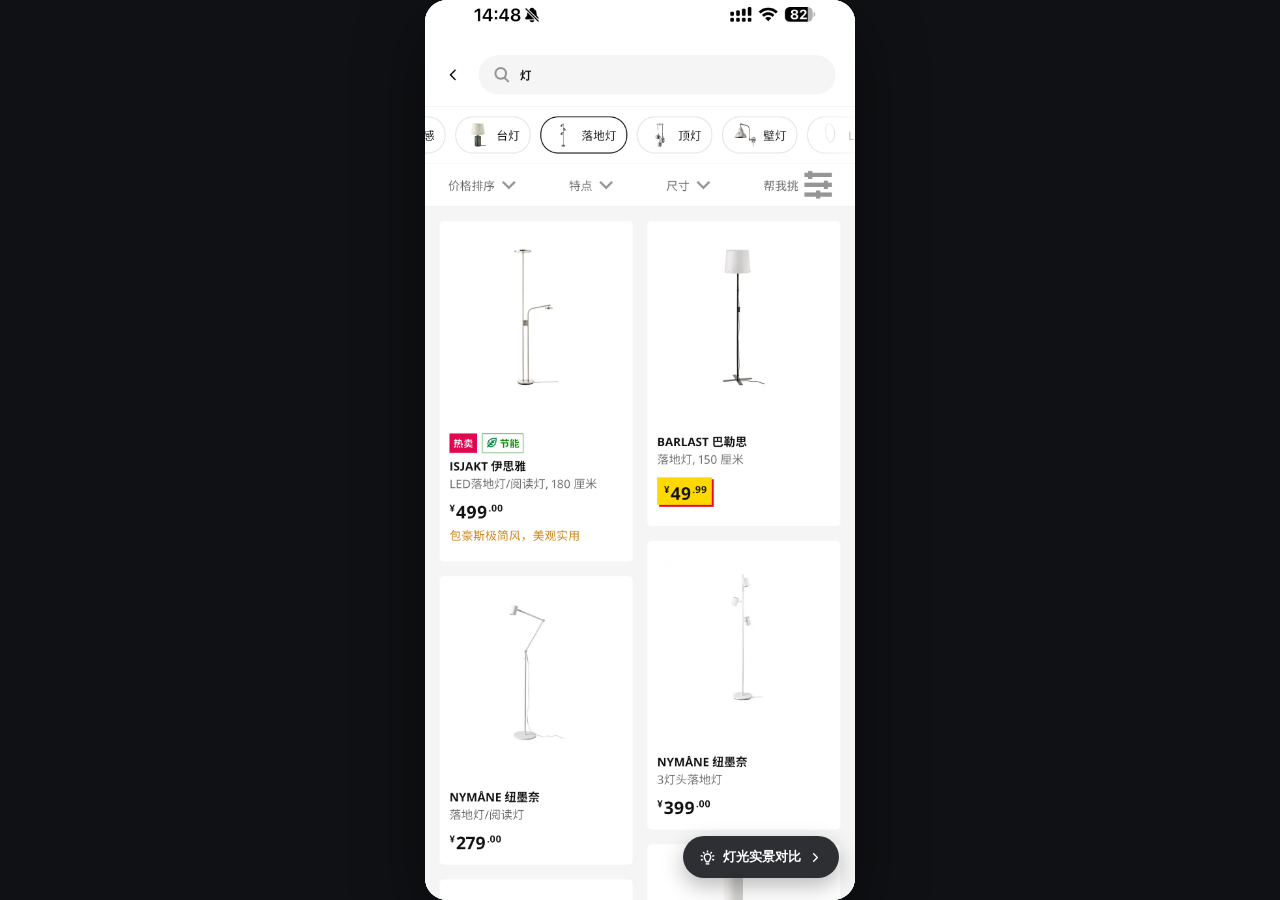
==== demos/lighting/index.html @ 75def8b6 "Optimize portfolio media loading Use optimized WebP assets, defer the Shopping Buddy video until pla" ====
<!DOCTYPE html>
<html lang="zh-CN" data-page-node-id="zxvU6IY2RfWvYJqFg109gv">
<head data-page-node-id="UwTJm0FZI11CjmyKO7BxGW">
<meta charset="UTF-8" data-page-node-id="6sMzGxuCZdis2Hr7qnBzpM">
<meta name="viewport" content="width=device-width, initial-scale=1.0, viewport-fit=cover" data-page-node-id="K6vFR3BdGA2wCUTnQAIcyX">
<title>IKEA 落地灯 · 灯光实景对比</title>
<link rel="stylesheet" href="css/style-night-off-first.css?v=20261008-1" data-page-node-id="ZNF41VHltuzGm7Gbo3FrqX">
<style>
  .empty-state { grid-column: 1 / -1; margin: 24px auto; padding: 28px 18px; color: #777; font-size: 15px; text-align: center; }
</style>
</head>
<body data-page-node-id="mcjIFHdpg2k539excWmQCt">

<div class="app" id="app" data-view="plp" data-page-node-id="gEpogOz8lrdQEm0faKnHM6">

  <!-- ============ 视图 1：入口 PLP（直接放用户提供的截图） ============ -->
  <section class="view active" id="viewPlp" data-page-node-id="xCc8o3vPQjnPqTU8XiUdSH">
    <div class="plp-bg-wrap" data-page-node-id="PEvgMWGYyRbHDtfB1tnzz8">
      <img class="plp-bg" src="assets/plp-screenshot-top.png" alt="IKEA 落地灯 PLP" data-page-node-id="PKdgxqTvjT2PHAcVfAUo0L">
    </div>
  </section>

  <!-- 悬浮入口：进入灯光实景对比模式 -->
  <button class="fab" id="fabEnter" data-page-node-id="3NP6psZmBneWxzJRZRMSxS">
    <span class="fab-ic" data-page-node-id="aDkM5tMFOTR5WLC67HOr5l">
      <svg viewBox="0 0 24 24" width="17" height="17" fill="none" xmlns="http://www.w3.org/2000/svg" data-page-node-id="k0MDt3SHZ2Epokm5q4VxOR">
        <path d="M9.50015 19.999H14.5002V21.999H9.50015V19.999Z" fill="currentColor" data-page-node-id="L2QAzWtolQz7BH9hPmNYDi"/>
        <path fill-rule="evenodd" clip-rule="evenodd" d="M9.51856 8.93091C8.92184 9.5163 8.50024 10.4244 8.50024 11.7133C8.50024 12.6067 8.89138 13.4794 9.48026 14.4846C9.60127 14.6911 9.73496 14.909 9.8739 15.1354C10.23 15.7158 10.6206 16.3524 10.921 16.999H13.0684C13.3712 16.3281 13.7758 15.6715 14.1419 15.0774C14.2695 14.8703 14.3925 14.6708 14.5048 14.4809C15.1022 13.471 15.5002 12.6017 15.5002 11.7133C15.5002 10.4244 15.0787 9.5163 14.4819 8.93091C13.8791 8.33954 13.0175 7.999 12.0002 7.999C10.9829 7.999 10.1214 8.33954 9.51856 8.93091ZM8.11797 7.5032C9.14383 6.49682 10.5323 5.999 12.0002 5.999C13.4682 5.999 14.8567 6.49682 15.8825 7.5032C16.9145 8.51556 17.5002 9.96458 17.5002 11.7133C17.5002 13.182 16.8436 14.4556 16.2262 15.4992C16.066 15.7699 15.9111 16.0224 15.7642 16.2618C15.297 17.0233 14.9116 17.6515 14.7026 18.304L14.48 18.999H9.53656L9.30456 18.3241C9.08272 17.6787 8.70583 17.0628 8.25647 16.3284C8.09707 16.0679 7.92856 15.7925 7.75461 15.4956C7.14036 14.4471 6.50024 13.177 6.50024 11.7133C6.50024 9.96458 7.08601 8.51556 8.11797 7.5032Z" fill="currentColor" data-page-node-id="Nes6ZwROjUJFdJATCBr4pG"/>
        <path d="M3.04352 16.453L5.94386 15.5129C5.61056 14.9395 5.35635 14.3145 5.19616 13.6528L2.33578 14.5799C2.50967 15.233 2.74799 15.8597 3.04352 16.453Z" fill="currentColor" data-page-node-id="UIAn2oGGU3GGtP8ARmGuZf"/>
        <path d="M2.13452 10.3546L5.03499 11.2947C5.10323 10.6126 5.26939 9.95937 5.51921 9.34924L2.65888 8.42212C2.42237 9.0392 2.24525 9.6857 2.13452 10.3546Z" fill="currentColor" data-page-node-id="FdNIln8GvhLTLKfyOCwKOu"/>
        <path d="M5.1179 4.74465L6.90375 7.20106C7.36207 6.71454 7.88927 6.29365 8.46979 5.95397L6.69933 3.51872C6.13137 3.87443 5.6017 4.2856 5.1179 4.74465Z" fill="currentColor" data-page-node-id="zWT95hsDEU8qO7JIlD4R0e"/>
        <path d="M10.9899 2.05034V5.0723C11.6428 4.97795 12.3364 4.97693 12.9899 5.06944V2.04837C12.3319 1.9837 11.6475 1.98439 10.9899 2.05034Z" fill="currentColor" data-page-node-id="7potkdcgeAA3fVXfGMz7Jc"/>
        <path d="M17.2867 3.51024L15.516 5.9458C16.0973 6.28412 16.6254 6.70376 17.0848 7.18913L18.87 4.73357C18.3855 4.27533 17.8552 3.86502 17.2867 3.51024Z" fill="currentColor" data-page-node-id="gAfG82CGUCMNdt8bfGLSNm"/>
        <path d="M21.3385 8.41637L18.4782 9.34348C18.7286 9.95338 18.8953 10.6064 18.9642 11.2884L21.8641 10.3485C21.7529 9.67967 21.5754 9.03331 21.3385 8.41637Z" fill="currentColor" data-page-node-id="OMc4znTmPMJqshYEWlHfW9"/>
        <path d="M21.6622 14.5859L18.8022 13.6588C18.6414 14.3204 18.3866 14.9453 18.0528 15.5184L20.9533 16.4585C21.2492 15.8654 21.4879 15.2388 21.6622 14.5859Z" fill="currentColor" data-page-node-id="BtvUXX9SZFsGPtjXOS9k9I"/>
      </svg>
    </span>
    <span class="fab-txt" data-page-node-id="B01h8G5WYm8hJ0B9EnB7ZB">灯光实景对比</span>
    <svg viewBox="0 0 24 24" width="15" height="15" fill="none" data-page-node-id="wEBjSmT8a6FMUhegW8UoFE"><path d="M9 6l6 6-6 6" stroke="currentColor" stroke-width="2.2" stroke-linecap="round" stroke-linejoin="round" data-page-node-id="3mVsxIesUx4AeU4VFVnPp1"/></svg>
  </button>

  <!-- ============ 视图 2：灯光实景对比模式 ============ -->
  <section class="view" id="viewCompare" data-page-node-id="kCvWGUxd06gylA9kk38T9E">
    <div class="ios-status-bar" aria-label="iOS 状态栏">
      <img class="ios-status-bar-svg" src="assets/ios-status-bar.svg" alt="" aria-hidden="true">
    </div>
    <div class="cmp-top" data-page-node-id="CMPPZzkchP77QEAx3wUywU">
      <button class="back-btn" id="btnBack" aria-label="返回" data-page-node-id="UB9vNSmOx5PZUFCoxLSZyz">
        <svg viewBox="0 0 24 24" width="22" height="22" data-page-node-id="9mo1nc6gKf3r6GjGaPP6Pw"><path d="M15 5l-7 7 7 7" fill="none" stroke="currentColor" stroke-width="2.2" stroke-linecap="round" stroke-linejoin="round" data-page-node-id="tOcT8ZR4xYOxbNABbQD9oJ"/></svg>
      </button>
      <div class="cmp-title" data-page-node-id="BrM5GvvR7OAbQbmkH02XND">
        <strong data-page-node-id="18hUMaeemiGiPVVFt7epXf">灯光实景对比</strong>
      </div>
      <span class="cmp-spacer" data-page-node-id="RPPsuvzkaI1mbP8qVrTL4J"></span>
    </div>

    <!-- 控制条：左 Day/Night · 右 Light On/Off -->
    <div class="ctlbar" data-page-node-id="2GLzjpgLNpa71V8GmOhqwx">
      <div class="sw-group" data-page-node-id="tWq6cjrJbRDUScAtT5QcTU">
        <button class="sw" id="swMode" data-v="day" aria-label="Day / Night 切换" data-page-node-id="3vDiOeucFyIf5N9odPCVXH">
          <svg class="sw-svg" viewBox="0 0 105 32" aria-hidden="true" data-page-node-id="wwzLVFFpH2mZNSA3K9U2Pr">
            <rect class="sw-rail" x="0" y="0" width="105" height="32" rx="16" data-page-node-id="FqdN05vZ9xFxFxLD766eoz"/>
            <g class="sw-pill" data-page-node-id="IeLslma453OFwYBOTKR2Mw"><rect x="2" y="2" width="48" height="28" rx="14" data-page-node-id="xwp9ufcPfM733qL0GfVeGt"/></g>
            <!-- 左：夜间（月亮） -->
            <path class="i-l" fill-rule="evenodd" d="M25.8545 8L25.6114 9.25479C25.2284 11.2327 25.7545 13.3201 27.2087 14.778C28.6697 16.2429 30.7634 16.7674 32.7422 16.3728L34 16.1219L33.7778 17.3849C33.5062 18.9289 32.7735 20.4085 31.582 21.6001C28.5204 24.6619 23.3496 24.8777 20.236 21.7638C17.1225 18.65 17.3381 13.479 20.3997 10.4173C21.5864 9.23045 23.0588 8.49873 24.5961 8.22449L25.8545 8ZM23.7396 10.2802C22.9754 10.5802 22.259 11.039 21.6404 11.6576C19.2114 14.0869 19.0997 18.1461 21.4768 20.5234C23.8537 22.9005 27.9123 22.7889 30.3412 20.3597C30.9627 19.7382 31.423 19.0179 31.7228 18.2494C29.6439 18.3146 27.5402 17.5948 25.9663 16.0168C24.4007 14.4471 23.6828 12.3524 23.7396 10.2802Z" data-page-node-id="v6ifm0wHpj6K0DQA54r2hp"/>
            <!-- 右：白天（太阳） -->
            <g class="i-r" data-page-node-id="CA6SwMGB1wjGJYkb6ZO0Ja">
              <path d="M78 10V6H80V10H78Z" data-page-node-id="xQwlPc5TiaYEjCIBZ7yQP5"/>
              <path fill-rule="evenodd" d="M75 16C75 13.7909 76.7909 12 79 12C81.2091 12 83 13.7909 83 16C83 18.2091 81.2091 20 79 20C76.7909 20 75 18.2091 75 16ZM79 14C77.8954 14 77 14.8954 77 16C77 17.1046 77.8954 18 79 18C80.1046 18 81 17.1046 81 16C81 14.8954 80.1046 14 79 14Z" data-page-node-id="HC60MRHuHazq2jJJlQYlzE"/>
              <path d="M78 22V26H80V22H78Z" data-page-node-id="KZiO0ndZSsQOGJUkOVfd4E"/>
              <path d="M73 17H69V15H73V17Z" data-page-node-id="0APlDbuLTbFzG0ybD6KBEJ"/>
              <path d="M85 17H89V15H85V17Z" data-page-node-id="GjL8WS2G2m5HTKbWN2EsB5"/>
              <path d="M82.293 11.2927L85.293 8.29272L86.7072 9.70694L83.7072 12.7069L82.293 11.2927Z" data-page-node-id="tYkqcwfk3qhu49mEA9t11B"/>
              <path d="M74.293 19.2927L71.293 22.2927L72.7072 23.7069L75.7072 20.7069L74.293 19.2927Z" data-page-node-id="03GDxZMdTpYaIdbPMVRx9Q"/>
              <path d="M74.293 12.7069L71.293 9.70694L72.7072 8.29272L75.7072 11.2927L74.293 12.7069Z" data-page-node-id="p36pfnE90cltcOGVZUxpJX"/>
              <path d="M82.293 20.7069L85.293 23.7069L86.7072 22.2927L83.7072 19.2927L82.293 20.7069Z" data-page-node-id="45Hx7SkZ0QjXWjbYHLfKsY"/>
            </g>
          </svg>
          <span class="half left" data-val="night" data-page-node-id="Pi9ZxjUNMcnmPn5512pdJf"></span>
          <span class="half right" data-val="day" data-page-node-id="qMnALIDaeBEhFQbg0sVcwG"></span>
        </button>
      </div>

      <div class="sw-group" data-page-node-id="yMUNFy77rd5NAIr9ZpAwSR">
        <button class="sw" id="swLight" data-v="on" aria-label="Light On / Off 切换" data-page-node-id="cmkDBzRS9CDBn1nq3PBGiO">
          <svg class="sw-svg" viewBox="0 0 105 32" aria-hidden="true" data-page-node-id="dflUkEg1zFbTD6NHNXZq4g">
            <rect class="sw-rail" x="0" y="0" width="105" height="32" rx="16" data-page-node-id="sJkmZi37jtVz452BYGBZGJ"/>
            <g class="sw-pill" data-page-node-id="wRCVbiAOdEUwJRCFvBvhPe"><rect x="2" y="2" width="48" height="28" rx="14" data-page-node-id="DDzUAlBfYeBsh1bTdQcbY2"/></g>
            <!-- 左：灯关 -->
            <path class="i-l" fill-rule="evenodd" d="M26 6C24.1111 6 22.345 6.65481 21.0491 7.95505C19.7491 9.25934 19 11.1344 19 13.4286C19 15.383 19.9355 16.7588 20.8077 17.9959C21.6531 19.1921 22.7929 21.2946 23.2192 23H28.7808C29.2071 21.2946 30.3469 19.1921 31.1923 17.9959C32.0645 16.7588 33 15.383 33 13.4286C33 11.1344 32.2509 9.25934 30.9509 7.95505C29.655 6.65481 27.8889 6 26 6ZM21 13.4286C21 11.5806 21.5941 10.2414 22.4656 9.36692C23.3413 8.4884 24.5752 8 26 8C27.4248 8 28.6587 8.4884 29.5344 9.36692C30.4059 10.2414 31 11.5806 31 13.4286C31 14.6884 30.4355 15.5984 29.5577 16.8434C28.8278 17.8739 27.8037 19.3202 27.2492 21H24.7508C24.1963 19.3202 23.3268 18.0926 22.5969 17.0621C21.7191 15.817 21 14.6884 21 13.4286Z" data-page-node-id="3IetU3m30kmnM6DWXbhxKD"/>
            <path class="i-l" d="M28.7804 24H23.2234V26H28.7804V24Z" data-page-node-id="3LpBa4BdEKCEw01M6a8hku"/>
            <!-- 右：灯开 -->
            <g class="i-r" data-page-node-id="QVmRyujQwrYkyRN2GLxRZl">
              <path d="M76.5001 23.999H81.5002V25.999H76.5001V23.999Z" data-page-node-id="SY8TsVPwjmIKEJuSJTb9hf"/>
              <path fill-rule="evenodd" d="M76.5186 12.9309C75.9218 13.5163 75.5002 14.4244 75.5002 15.7133C75.5002 16.6067 75.8914 17.4794 76.4803 18.4846C76.6013 18.6911 76.735 18.909 76.8739 19.1354C77.23 19.7158 77.6206 20.3524 77.921 20.999H80.0684C80.3712 20.3281 80.7758 19.6715 81.1419 19.0774C81.2695 18.8703 81.3925 18.6708 81.5048 18.4809C82.1022 17.471 82.5002 16.6017 82.5002 15.7133C82.5002 14.4244 82.0787 13.5163 81.4819 12.9309C80.8791 12.3395 80.0175 11.999 79.0002 11.999C77.9829 11.999 77.1214 12.3395 76.5186 12.9309ZM75.118 11.5032C76.1438 10.4968 77.5323 9.999 79.0002 9.999C80.4682 9.999 81.8567 10.4968 82.8825 11.5032C83.9145 12.5156 84.5002 13.9646 84.5002 15.7133C84.5002 17.182 83.8436 18.4556 83.2262 19.4992C83.066 19.7699 82.9111 20.0224 82.7642 20.2618C82.297 21.0233 81.9116 21.6515 81.7026 22.304L81.48 22.999H76.5366L76.3046 22.3241C76.0827 21.6787 75.7058 21.0628 75.2565 20.3284C75.0971 20.0679 74.9286 19.7925 74.7546 19.4956C74.1404 18.4471 73.5002 17.177 73.5002 15.7133C73.5002 13.9646 74.086 12.5156 75.118 11.5032Z" data-page-node-id="TE0jtXw6soeRhx0QC2rCSG"/>
              <path d="M70.0435 20.453L72.9439 19.5129C72.6106 18.9395 72.3563 18.3145 72.1962 17.6528L69.3358 18.5799C69.5097 19.233 69.748 19.8597 70.0435 20.453Z" data-page-node-id="NBEmNjPhPMFus77G9KShjg"/>
              <path d="M69.1345 14.3546L72.035 15.2947C72.1032 14.6126 72.2694 13.9594 72.5192 13.3492L69.6589 12.4221C69.4224 13.0392 69.2453 13.6857 69.1345 14.3546Z" data-page-node-id="ewEBUwdczuJXvFihTzqhsf"/>
              <path d="M72.1179 8.74465L73.9038 11.2011C74.3621 10.7145 74.8893 10.2936 75.4698 9.95397L73.6993 7.51872C73.1314 7.87443 72.6017 8.2856 72.1179 8.74465Z" data-page-node-id="xfWztkEhHOEzBZWJ9tNFNX"/>
              <path d="M77.9899 6.05034V9.0723C78.6428 8.97795 79.3364 8.97693 79.9899 9.06944V6.04837C79.3319 5.9837 78.6475 5.98439 77.9899 6.05034Z" data-page-node-id="pQJUdYfDYwtNPx5Y75aXq8"/>
              <path d="M84.2867 7.51024L82.516 9.9458C83.0973 10.2841 83.6254 10.7038 84.0848 11.1891L85.87 8.73357C85.3855 8.27533 84.8552 7.86502 84.2867 7.51024Z" data-page-node-id="EMWYCsqMv3zdHNOzQakPDT"/>
              <path d="M88.3385 12.4164L85.4782 13.3435C85.7286 13.9534 85.8953 14.6064 85.9642 15.2884L88.8641 14.3485C88.7529 13.6797 88.5754 13.0333 88.3385 12.4164Z" data-page-node-id="VXEqssPvkskvVgJoMfZUom"/>
              <path d="M88.6622 18.5859L85.8022 17.6588C85.6414 18.3204 85.3866 18.9453 85.0528 19.5184L87.9533 20.4585C88.2492 19.8654 88.4879 19.2388 88.6622 18.5859Z" data-page-node-id="8JDQYjIrZyWRPe1UBYUEqs"/>
            </g>
          </svg>
          <span class="half left" data-val="off" data-page-node-id="XNXagKN8naOQQwdudwyEW9"></span>
          <span class="half right" data-val="on" data-page-node-id="lxOuTpqXxT0PLwtMU0pTF5"></span>
        </button>
      </div>
    </div>

    <div class="scroll cpages" data-page-node-id="VMM9Skw757noKPBz22lbyw">
      <div class="cards-grid" id="cmpPages"></div>
    </div>
  </section>

</div>

<script src="js/products.js?v=20261008-1"></script>
<script src="js/app-night-off-first.js?v=20261008-1"></script>
</body>
</html>
---- demos/lighting/css/style-night-off-first.css ----
/* ============================================================
   IKEA Lighting PLP · 手机屏 Demo（灯光实景对比概念）
   ============================================================ */

* { box-sizing: border-box; margin: 0; padding: 0; -webkit-tap-highlight-color: transparent; }

html, body { height: 100%; }

body {
  font-family: "Helvetica Neue", Helvetica, Arial, "PingFang SC", "Hiragino Sans GB", "Microsoft YaHei", sans-serif;
  background: #101114;                 /* 桌面观察背景 */
  display: flex;
  align-items: center;
  justify-content: center;
  color: #1f2022;
}

/* ---------- 手机屏容器 ---------- */
.app {
  position: relative;
  width: 100%;
  max-width: 430px;
  height: 100dvh;
  max-height: 100vh;
  overflow: hidden;
  background: var(--bg);
  color: var(--text);
  transition: background-color var(--theme-duration) ease, color var(--theme-duration) ease;
}
@media (min-width: 500px) {
  .app { border-radius: 22px; box-shadow: 0 24px 70px rgba(0,0,0,.45); height: min(100dvh, 900px); }
}

/* ---------- 主题变量：正常 / dark ---------- */
.app {
  --bg: #ffffff;
  --surface: #ffffff;
  --surface2: #f2f2f2;
  --text: #1d1f21;
  --text2: #71747a;
  --line: #e3e3df;
  --shadow: 0 1px 3px rgba(0,0,0,.05);
  --link: #0058a3;
  --yellow: #ffdb00;
  --sw-icon: #111111;
  --theme-duration: .34s;
}
.app.night {
  --bg: #17181b;
  --surface: #1f2126;
  --surface2: #26282e;
  --text: #f1f1ee;
  --text2: #9fa2a9;
  --line: #30323a;
  --shadow: 0 1px 3px rgba(0,0,0,.35);
  --link: #8fc4ff;
  --sw-icon: rgba(255,255,255,.82);
}

/* ============================================================
   视图
   ============================================================ */
.view { position: absolute; inset: 0; display: none; flex-direction: column; }
.view.active { display: flex; animation: rise .34s ease both; }
@keyframes rise { from { opacity: 0; transform: translateY(12px); } to { opacity: 1; transform: none; } }

.scroll { flex: 1; overflow-y: auto; -webkit-overflow-scrolling: touch; }

/* ---------- 入口 PLP：直接铺满用户截图 ---------- */
.plp-bg-wrap {
  position: absolute; inset: 0;
  background: var(--bg);
}
.plp-bg {
  width: 100%; height: 100%;
  object-fit: cover;
  display: block;
  pointer-events: none;
}

/* ---------- 对比分屏：外层负责滚动，内层负责连续网格 ---------- */
.cpages {
  min-height: 0;
  overscroll-behavior-y: contain;
}
.cards-grid {
  display: grid;
  grid-template-columns: repeat(2, minmax(0, 1fr));
  grid-auto-rows: max-content;
  align-content: start;
  gap: 12px;
  padding: 6px 14px 14px;
}

/* ---------- 稳定产品卡：上方 1:1 场景大图，下方名称/简介/价格 ---------- */
.product-card {
  background: var(--surface);
  border: 1px solid var(--line);
  border-radius: 8px;
  overflow: hidden;
  box-shadow: var(--shadow);
  transition: background-color var(--theme-duration) ease, border-color var(--theme-duration) ease;
}

/* 图框：1:1 正方形，图片撑满（三张叠层，500ms crossfade） */
.media {
  position: relative;
  width: 100%;
  aspect-ratio: 1 / 1;
  background: var(--surface2);
  transition: background-color var(--theme-duration) ease;
  overflow: hidden;
}
.media img {
  position: absolute; inset: 0;
  width: 100%; height: 100%;
  object-fit: cover;
  opacity: 0;
  transform: scale(1);
  transform-origin: center center;
  transition: opacity .5s ease, transform .5s ease;
}
.media img.active { opacity: 1; }

/* LERSTA 的历史场景图本身带有上下白边；只在卡片内放大内容，保留原图文件。 */
.product-card[data-product="lersta"] .media img {
  /* Reveal more of the lamp on the left while still filling the square frame. */
  transform: translateX(5%) scale(1.45);
}

/* 信息条：名称 / 简介 / 价格，各行高度统一 → 卡片高度对齐 */
.info {
  padding: 10px 11px 12px;
  background: var(--surface);
  transition: background-color var(--theme-duration) ease;
}
.pname {
  font-size: 13.5px; font-weight: 700;
  line-height: 1.3; color: var(--text);
  letter-spacing: .1px;
  white-space: nowrap; overflow: hidden; text-overflow: ellipsis;   /* 单行省略，保证各行信息区等高 */
  transition: color var(--theme-duration) ease;
}
.pdesc {
  margin-top: 3px;
  font-size: 11.5px; color: var(--text2);
  line-height: 1.45;
  display: -webkit-box; -webkit-line-clamp: 2; -webkit-box-orient: vertical;
  overflow: hidden;
  min-height: calc(2 * 1.45 * 11.5px);   /* 占满两行，保证各卡信息区等高 */
  transition: color var(--theme-duration) ease;
}
.pprice {
  margin-top: 6px;
  font-size: 14.5px; font-weight: 800; color: var(--text);
  transition: color var(--theme-duration) ease;
}

/* ============================================================
   FAB：进入灯光实景对比入口
   ============================================================ */
.fab {
  position: absolute;
  right: 16px; bottom: 22px;
  z-index: 30;
  display: inline-flex; align-items: center; gap: 7px;
  border: 0; cursor: pointer;
  background: rgba(28, 30, 34, .92);
  color: #fff;
  padding: 12px 16px;
  border-radius: 999px;
  font-size: 13px; font-weight: 600;
  box-shadow: 0 8px 22px rgba(0,0,0,.28);
  backdrop-filter: blur(6px);
  transition: opacity .3s ease, transform .15s ease;
}
.fab:active { transform: scale(.95); }
.fab-ic { display: inline-flex; }
.app[data-view="compare"] .fab { opacity: 0; pointer-events: none; }

/* ============================================================
   对比模式（视图2）
   ============================================================ */
.ios-status-bar {
  flex: 0 0 calc(44px + env(safe-area-inset-top));
  height: calc(44px + env(safe-area-inset-top));
  display: flex;
  align-items: flex-end;
  justify-content: space-between;
  padding-top: env(safe-area-inset-top);
  background: var(--bg);
  transition: background-color var(--theme-duration) ease, color var(--theme-duration) ease;
}
.ios-status-bar-svg {
  display: block;
  width: min(100%, 375px);
  height: 44px;
  object-fit: contain;
  object-position: center bottom;
  margin: 0 auto;
  transition: filter var(--theme-duration) ease;
}
.app.night .ios-status-bar-svg {
  filter: invert(1);
}
.cmp-top {
  display: flex; align-items: center;
  padding: 10px 8px 10px 14px;
  background: var(--bg);
  transition: background-color var(--theme-duration) ease, color var(--theme-duration) ease;
}
.back-btn {
  width: 28px; height: 28px; border: 0; padding: 0;
  background: transparent; color: var(--text);
  display: inline-flex; align-items: center; justify-content: center;
  transition: color var(--theme-duration) ease;
}
.cmp-title { flex: 1; text-align: center; }
.cmp-title strong {
  font-size: 16px; font-weight: 700;
  transition: color var(--theme-duration) ease;
}
.cmp-spacer { flex: 0 0 28px; }

/* ---------- 控制条：左 Day/Night · 右 Light On/Off ---------- */
.ctlbar {
  display: flex; align-items: center; justify-content: space-between;
  padding: 10px 20px 8px;
  background: var(--bg);
  transition: background-color var(--theme-duration) ease, color var(--theme-duration) ease;
}
.sw-group { display: flex; flex-direction: column; align-items: center; }

/* Day 模式下隐藏 Light 开关 */
.app:not(.night) #swLight { display: none; }

/* 开关本体：无边框按钮 + 内联 svg */
.sw {
  position: relative;
  width: 105px; height: 32px;
  border: 0; padding: 0; background: transparent;
  cursor: pointer;
  user-select: none;
}
.sw svg { display: block; width: 105px; height: 32px; }
/* 按钮背景透明，但仍保留一条柔和描边，让用户能看到这是个可点击的按钮 */
.sw svg .sw-rail {
  fill: transparent;
  stroke: rgba(0, 0, 0, .14);
  stroke-width: 1;
  transition: stroke var(--theme-duration) ease;
}
.app.night .sw svg .sw-rail { stroke: rgba(255, 255, 255, .18); }

/* 滑动 pill：完整胶囊圆角 */
.sw svg .sw-pill { transition: transform var(--theme-duration) cubic-bezier(.35,.75,.4,1); }
.sw svg .sw-pill rect { fill: #111111; transition: fill var(--theme-duration) ease; }

/* 图标默认色随主题变化 */
.sw svg .i-l, .sw svg .i-r { fill: var(--sw-icon); transition: fill var(--theme-duration) ease; }

/* 状态：右端激活（day / on）→ pill 右移，右图标变白（浅色主题：白图标压黑 pill） */
.sw[data-v="day"] .sw-pill, .sw[data-v="on"] .sw-pill { transform: translateX(53px); }
.sw[data-v="day"] .i-r, .sw[data-v="on"] .i-r { fill: #ffffff; }
/* 状态：左端激活（night / off）→ pill 左位，左图标变白 */
.sw[data-v="night"] .i-l, .sw[data-v="off"] .i-l { fill: #ffffff; }

/* 点击热区：左右两半 */
.half {
  position: absolute; top: 0; bottom: 0;
  width: 50%; cursor: pointer;
}
.half.left  { left: 0; }
.half.right { right: 0; }

/* Night（dark）选中态更醒目：白 pill + 黑图标；未选中图标保持半透明白 */
.app.night .sw svg .sw-pill rect { fill: #ffffff; }
.app.night .sw[data-v="day"] .i-r,
.app.night .sw[data-v="on"] .i-r,
.app.night .sw[data-v="night"] .i-l,
.app.night .sw[data-v="off"] .i-l { fill: #111111; }

.cmp-hint {
  font-size: 11px; color: var(--text2);
  text-align: center;
  padding: 9px 16px 2px;
  background: var(--bg);
  transition: background-color var(--theme-duration) ease, color var(--theme-duration) ease;
}

/* 滚动条美化（桌面预览时） */
.scroll::-webkit-scrollbar { width: 5px; }
.scroll::-webkit-scrollbar-thumb { background: rgba(127,127,127,.35); border-radius: 3px; }
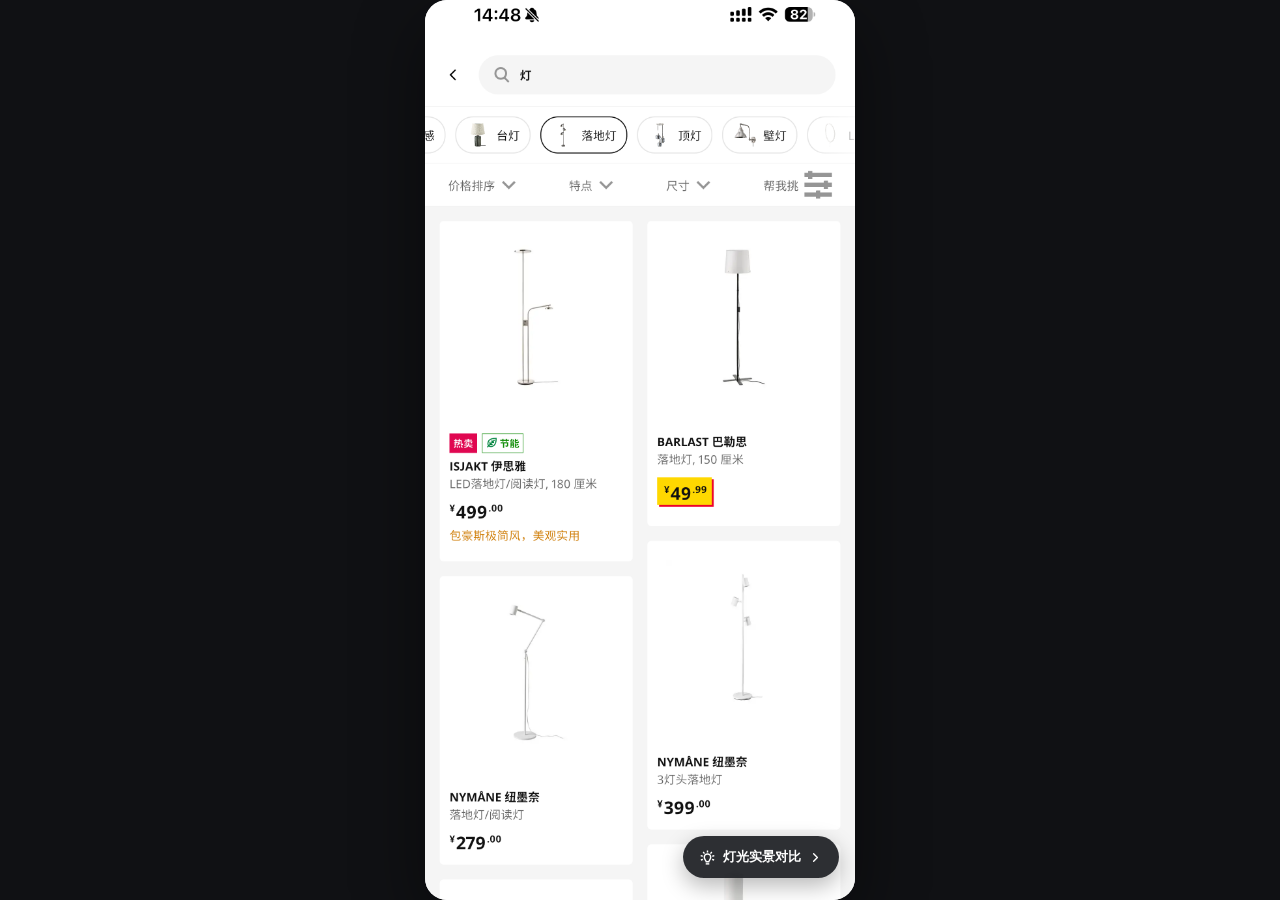
==== commit 65c63984: "Fix mobile image compatibility Serve optimized JPEG assets, remove iframe lazy-loading dependence, a" ====
--- a/demos/lighting/index.html
+++ b/demos/lighting/index.html
@@ -4,7 +4,7 @@
 <meta charset="UTF-8" data-page-node-id="6sMzGxuCZdis2Hr7qnBzpM">
 <meta name="viewport" content="width=device-width, initial-scale=1.0, viewport-fit=cover" data-page-node-id="K6vFR3BdGA2wCUTnQAIcyX">
 <title>IKEA 落地灯 · 灯光实景对比</title>
-<link rel="stylesheet" href="css/style-night-off-first.css?v=20261008-1" data-page-node-id="ZNF41VHltuzGm7Gbo3FrqX">
+<link rel="stylesheet" href="css/style-night-off-first.css?v=20261010-3" data-page-node-id="ZNF41VHltuzGm7Gbo3FrqX">
 <style>
   .empty-state { grid-column: 1 / -1; margin: 24px auto; padding: 28px 18px; color: #777; font-size: 15px; text-align: center; }
 </style>
@@ -115,7 +115,7 @@
 
 </div>
 
-<script src="js/products.js?v=20261008-1"></script>
-<script src="js/app-night-off-first.js?v=20261008-1"></script>
+<script src="js/products.js?v=20261010-3"></script>
+<script src="js/app-night-off-first.js?v=20261010-3"></script>
 </body>
 </html>
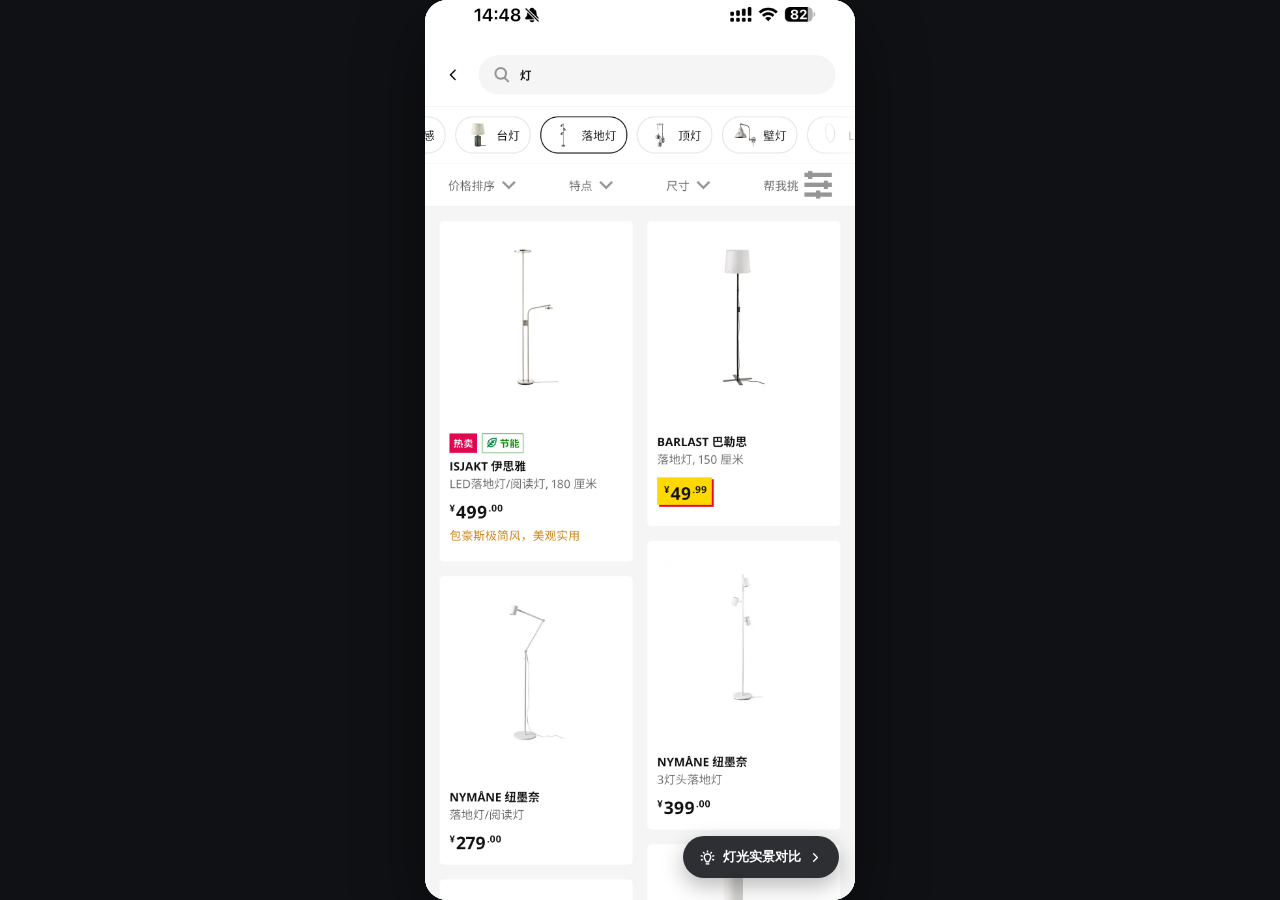
==== commit bebefe50: "Load portfolio images on demand Use a Safari-safe viewport loader for project images, reduce homepag" ====
--- a/demos/lighting/index.html
+++ b/demos/lighting/index.html
@@ -4,7 +4,7 @@
 <meta charset="UTF-8" data-page-node-id="6sMzGxuCZdis2Hr7qnBzpM">
 <meta name="viewport" content="width=device-width, initial-scale=1.0, viewport-fit=cover" data-page-node-id="K6vFR3BdGA2wCUTnQAIcyX">
 <title>IKEA 落地灯 · 灯光实景对比</title>
-<link rel="stylesheet" href="css/style-night-off-first.css?v=20261010-3" data-page-node-id="ZNF41VHltuzGm7Gbo3FrqX">
+<link rel="stylesheet" href="css/style-night-off-first.css?v=20261010-4" data-page-node-id="ZNF41VHltuzGm7Gbo3FrqX">
 <style>
   .empty-state { grid-column: 1 / -1; margin: 24px auto; padding: 28px 18px; color: #777; font-size: 15px; text-align: center; }
 </style>
@@ -115,7 +115,7 @@
 
 </div>
 
-<script src="js/products.js?v=20261010-3"></script>
-<script src="js/app-night-off-first.js?v=20261010-3"></script>
+<script src="js/products.js?v=20261010-4"></script>
+<script src="js/app-night-off-first.js?v=20261010-4"></script>
 </body>
 </html>
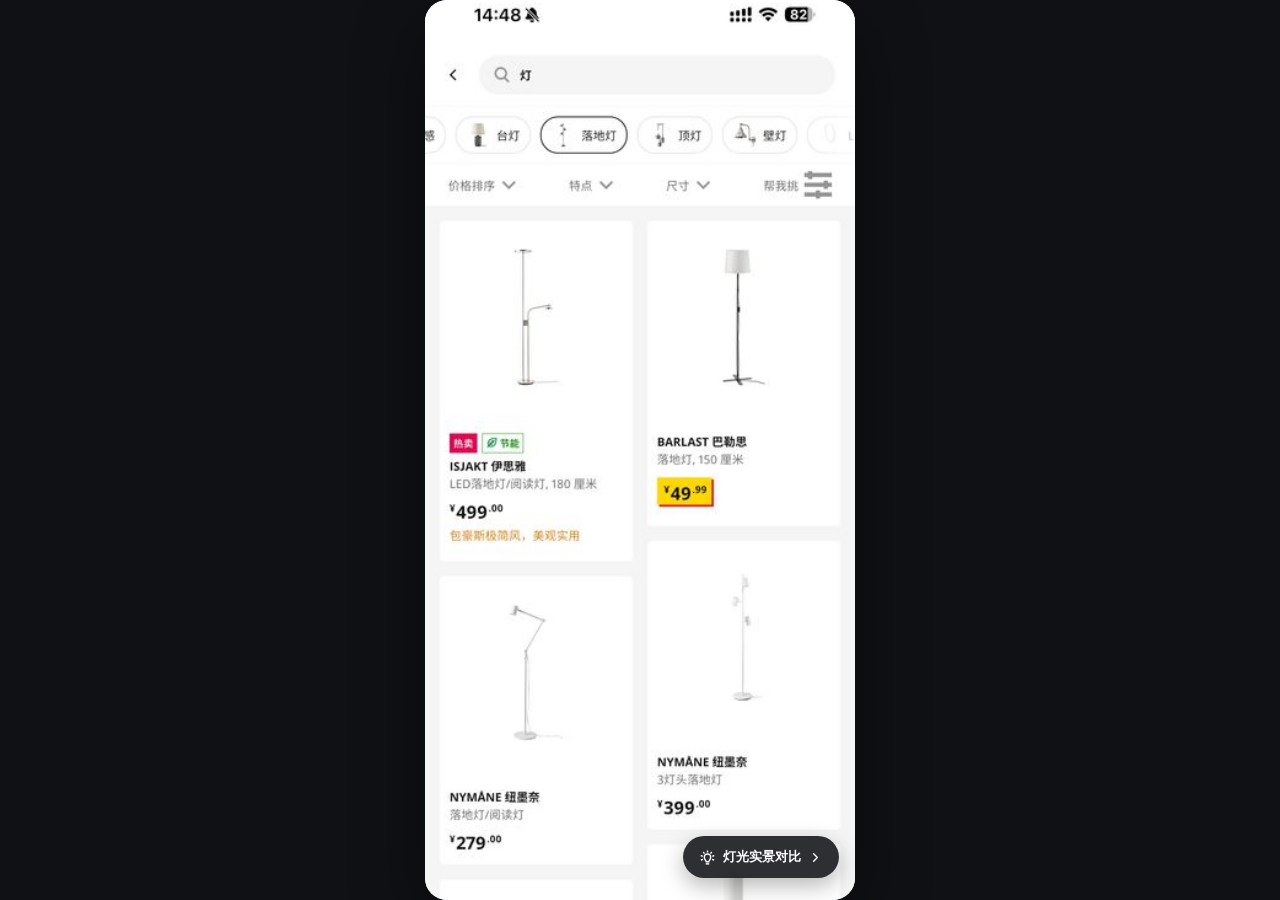
==== commit b98c150c: "Speed up Lighting mobile experience Subset the portfolio display font, preload the lightweight Light" ====
--- a/demos/lighting/index.html
+++ b/demos/lighting/index.html
@@ -4,7 +4,7 @@
 <meta charset="UTF-8" data-page-node-id="6sMzGxuCZdis2Hr7qnBzpM">
 <meta name="viewport" content="width=device-width, initial-scale=1.0, viewport-fit=cover" data-page-node-id="K6vFR3BdGA2wCUTnQAIcyX">
 <title>IKEA 落地灯 · 灯光实景对比</title>
-<link rel="stylesheet" href="css/style-night-off-first.css?v=20261010-4" data-page-node-id="ZNF41VHltuzGm7Gbo3FrqX">
+<link rel="stylesheet" href="css/style-night-off-first.css?v=20261010-5" data-page-node-id="ZNF41VHltuzGm7Gbo3FrqX">
 <style>
   .empty-state { grid-column: 1 / -1; margin: 24px auto; padding: 28px 18px; color: #777; font-size: 15px; text-align: center; }
 </style>
@@ -16,7 +16,7 @@
   <!-- ============ 视图 1：入口 PLP（直接放用户提供的截图） ============ -->
   <section class="view active" id="viewPlp" data-page-node-id="xCc8o3vPQjnPqTU8XiUdSH">
     <div class="plp-bg-wrap" data-page-node-id="PEvgMWGYyRbHDtfB1tnzz8">
-      <img class="plp-bg" src="assets/plp-screenshot-top.png" alt="IKEA 落地灯 PLP" data-page-node-id="PKdgxqTvjT2PHAcVfAUo0L">
+      <img class="plp-bg" src="assets/plp-screenshot-top-mobile.jpg" alt="IKEA 落地灯 PLP" data-page-node-id="PKdgxqTvjT2PHAcVfAUo0L">
     </div>
   </section>
 
@@ -115,7 +115,7 @@
 
 </div>
 
-<script src="js/products.js?v=20261010-4"></script>
-<script src="js/app-night-off-first.js?v=20261010-4"></script>
+<script src="js/products.js?v=20261010-5"></script>
+<script src="js/app-night-off-first.js?v=20261010-5"></script>
 </body>
 </html>
